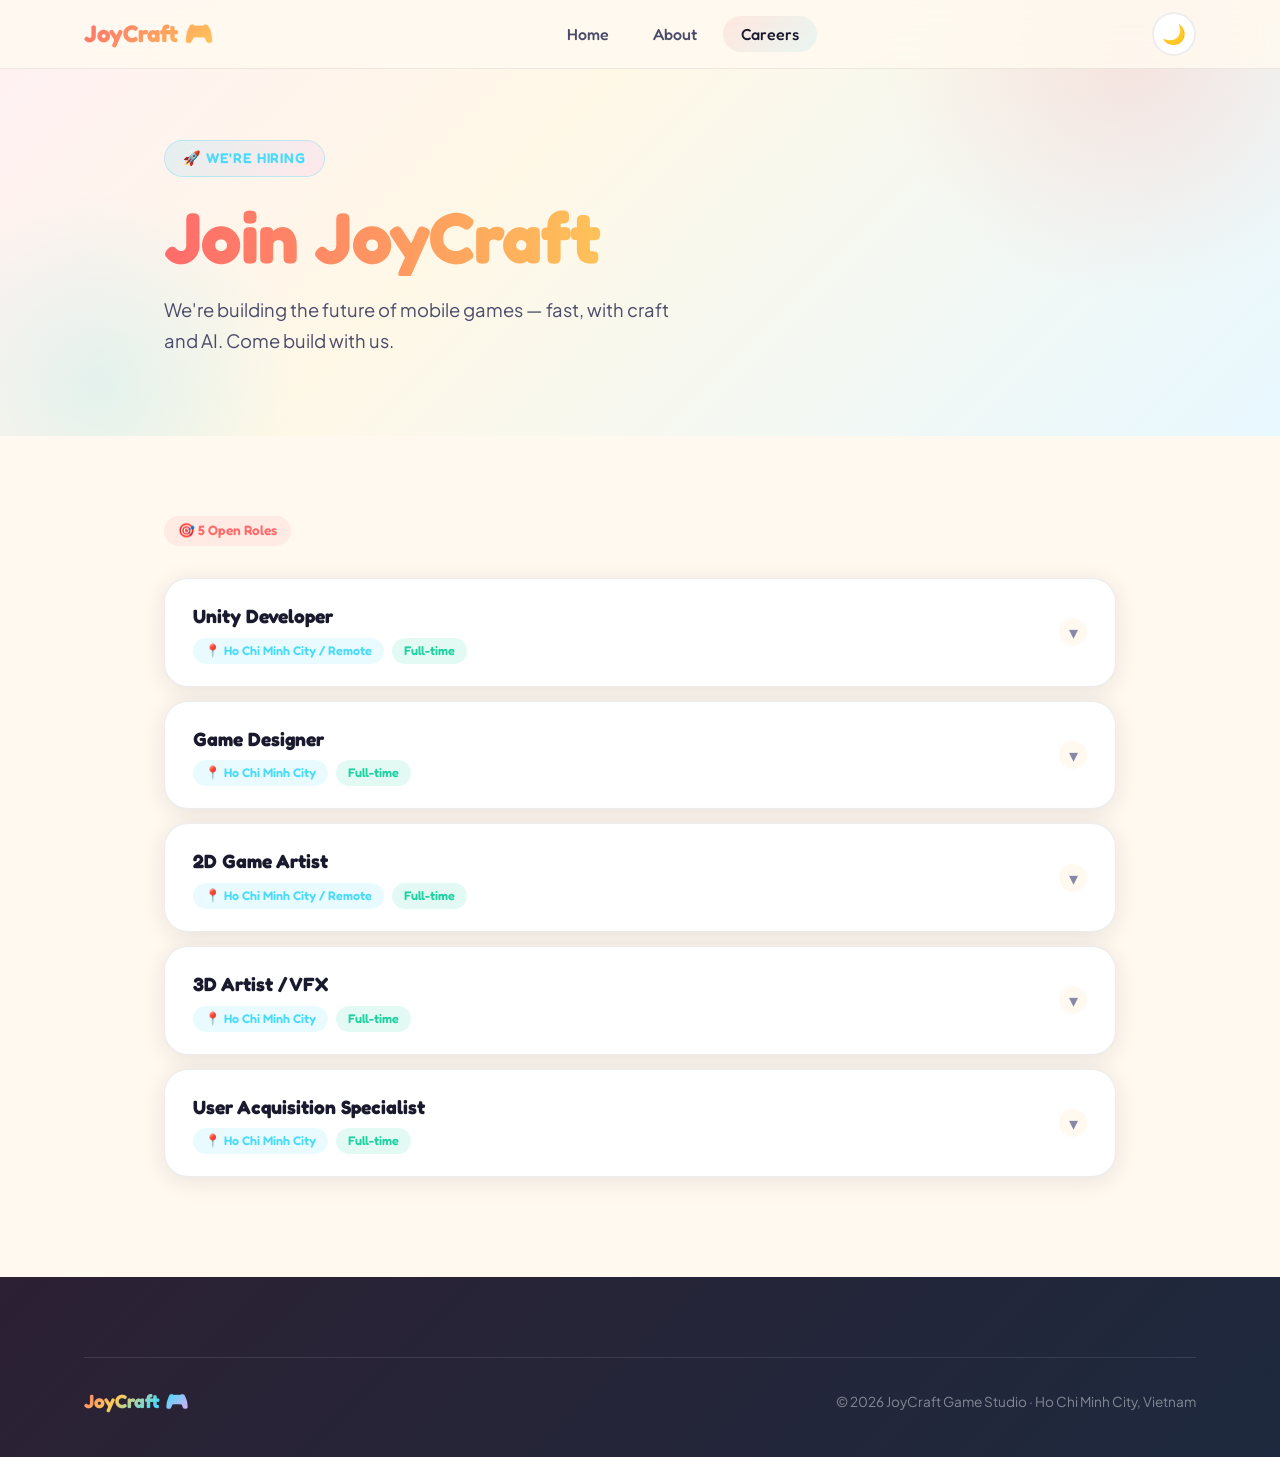
==== careers.html @ 485f5c8b "Rebuild site as data-driven Arcade concept Replace the single-page landing with a two-page, data-dri" ====
<!DOCTYPE html>
<html lang="en">
<head>
<meta charset="UTF-8">
<meta name="viewport" content="width=device-width, initial-scale=1.0">
<title>Careers — JoyCraft Games</title>
<meta name="description" content="Open roles at JoyCraft Games — join a Vietnam-based, AI-augmented mobile game studio. Send your CV to hiring@joycraftgames.net.">

<link rel="preconnect" href="https://fonts.googleapis.com">
<link rel="preconnect" href="https://fonts.gstatic.com" crossorigin>
<link href="https://fonts.googleapis.com/css2?family=Fredoka:wght@400;500;600;700&family=Plus+Jakarta+Sans:wght@400;500;600&display=swap" rel="stylesheet">

<link rel="stylesheet" href="assets/css/main.css">
<link rel="stylesheet" href="assets/css/careers.css">

<!-- no-FOUC theme init: apply saved/system theme before first paint -->
<script>
(function () {
  var KEY = 'joycraft-theme', saved = localStorage.getItem(KEY);
  var theme = (saved === 'dark' || saved === 'light')
    ? saved
    : (window.matchMedia && window.matchMedia('(prefers-color-scheme: dark)').matches ? 'dark' : 'light');
  document.documentElement.setAttribute('data-theme', theme);
})();
</script>
</head>
<body>

<a class="skip-link" href="#main">Skip to content</a>

<!-- chrome + content are rendered from data.js by the scripts below -->
<div id="nav-root"></div>
<main id="main"></main>
<div id="footer-root"></div>

<!-- order matters: data → shared components → page renderer → behavior -->
<script src="assets/js/data.js"></script>
<script src="assets/js/components.js"></script>
<script src="assets/js/careers.js"></script>
<script src="assets/js/theme.js"></script>
</body>
</html>
---- assets/css/main.css ----
/* ============================================================
   main.css — shared across ALL pages.
   Sections: tokens · reset/base · utilities · nav · buttons ·
             footer · shared responsive
   Page-specific styles live in home.css / careers.css.
   ============================================================ */

/* ============================================================
   TOKENS — every color/size knob, theme via [data-theme]
   ============================================================ */
:root {
  --coral:  #ff6b6b;
  --yellow: #feca57;
  --sky:    #48dbfb;
  --pink:   #ff9ff3;
  --mint:   #1dd1a1;

  /* light-mode surfaces */
  --bg:             #fff9f0;
  --bg-card:        #ffffff;
  --bg-nav:         rgba(255,249,240,0.85);
  --text-primary:   #1a1a2e;
  --text-secondary: #4a4a6a;
  --text-muted:     #8888aa;
  --border:         rgba(26,26,46,0.08);
  --shadow:         0 4px 24px rgba(26,26,46,0.10);
  --shadow-hover:   0 12px 40px rgba(26,26,46,0.16);
  --footer-bg:      #1a1a2e;   /* footer stays dark in BOTH themes for white-on-dark contrast */

  /* gradients */
  --grad-hero:   linear-gradient(135deg, #fff0f3 0%, #fff8e7 40%, #e8f8ff 100%);
  --grad-accent: linear-gradient(135deg, var(--coral), var(--yellow), var(--sky), var(--pink));
  --grad-text:   linear-gradient(90deg, var(--coral), var(--yellow) 50%, var(--sky));

  --radius-card: 24px;
  --radius-pill: 999px;
  --transition:      0.25s cubic-bezier(0.34,1.56,0.64,1);
  --transition-fast: 0.18s ease;
}

[data-theme="dark"] {
  --bg:             #0d0d1a;
  --bg-card:        #161629;
  --bg-nav:         rgba(13,13,26,0.88);
  --text-primary:   #f0f0ff;
  --text-secondary: #b0b0d0;
  --text-muted:     #6666aa;
  --border:         rgba(255,255,255,0.08);
  --shadow:         0 4px 24px rgba(0,0,0,0.5);
  --shadow-hover:   0 12px 40px rgba(0,0,0,0.7);
  --grad-hero:      linear-gradient(135deg, #0d0d1a 0%, #12122a 50%, #0a1628 100%);
  --footer-bg:      #08080f;
}

/* ============================================================
   RESET & BASE
   ============================================================ */
*, *::before, *::after { box-sizing: border-box; margin: 0; padding: 0; }

html { scroll-behavior: smooth; }

body {
  font-family: 'Plus Jakarta Sans', sans-serif;
  background: var(--bg);
  color: var(--text-primary);
  line-height: 1.6;
  transition: background 0.3s ease, color 0.3s ease;
  overflow-x: hidden;
}

h1, h2, h3, h4, h5 { font-family: 'Fredoka', sans-serif; letter-spacing: -0.01em; }

a   { color: inherit; text-decoration: none; }
img { max-width: 100%; display: block; }

/* ============================================================
   UTILITIES
   ============================================================ */
.container { max-width: 1160px; margin: 0 auto; padding: 0 24px; }

.gradient-text {
  background: var(--grad-text);
  -webkit-background-clip: text;
  -webkit-text-fill-color: transparent;
  background-clip: text;
}

/* keyboard-only skip link */
.skip-link {
  position: absolute;
  left: -9999px; top: 0;
  z-index: 200;
  padding: 10px 18px;
  background: var(--bg-card);
  color: var(--text-primary);
  border-radius: 0 0 12px 0;
  font-family: 'Fredoka', sans-serif;
  font-weight: 600;
}
.skip-link:focus { left: 0; outline: 2px solid var(--coral); }

/* ============================================================
   NAV
   ============================================================ */
nav {
  position: fixed;
  top: 0; left: 0; right: 0;
  z-index: 100;
  background: var(--bg-nav);
  backdrop-filter: blur(16px);
  -webkit-backdrop-filter: blur(16px);
  border-bottom: 1px solid var(--border);
  transition: background 0.3s ease;
}

.nav-inner {
  display: flex;
  align-items: center;
  justify-content: space-between;
  height: 68px;
}

.nav-logo {
  font-family: 'Fredoka', sans-serif;
  font-size: 1.5rem;
  font-weight: 700;
  background: var(--grad-accent);
  -webkit-background-clip: text;
  -webkit-text-fill-color: transparent;
  background-clip: text;
  background-size: 300% 300%;
  animation: gradShift 4s ease infinite;
}

@keyframes gradShift {
  0%, 100% { background-position: 0% 50%; }
  50%      { background-position: 100% 50%; }
}

.nav-links { display: flex; align-items: center; gap: 8px; list-style: none; }

.nav-links a {
  font-family: 'Fredoka', sans-serif;
  font-size: 1rem;
  font-weight: 500;
  padding: 8px 18px;
  border-radius: var(--radius-pill);
  color: var(--text-secondary);
  transition: background var(--transition-fast), color var(--transition-fast);
}
.nav-links a:hover,
.nav-links a.active {
  background: linear-gradient(135deg, rgba(255,107,107,0.12), rgba(72,219,251,0.12));
  color: var(--text-primary);
}
.nav-links a:focus-visible { outline: 2px solid var(--coral); outline-offset: 2px; }

.nav-actions { display: flex; align-items: center; gap: 10px; }

.theme-btn {
  width: 44px; height: 44px;
  border-radius: var(--radius-pill);
  border: 2px solid var(--border);
  background: var(--bg-card);
  color: var(--text-primary);
  cursor: pointer;
  font-size: 1.2rem;
  display: flex; align-items: center; justify-content: center;
  transition: transform var(--transition), border-color var(--transition-fast);
}
.theme-btn:hover { transform: scale(1.15) rotate(20deg); border-color: var(--coral); }
.theme-btn:focus-visible { outline: 2px solid var(--coral); outline-offset: 2px; }

.nav-hamburger {
  display: none;
  flex-direction: column;
  gap: 5px;
  background: none;
  border: none;
  cursor: pointer;
  padding: 8px;
}
.nav-hamburger span {
  display: block;
  width: 24px; height: 2px;
  background: var(--text-primary);
  border-radius: 2px;
  transition: 0.3s ease;
}

/* ============================================================
   BUTTONS
   ============================================================ */
.btn {
  display: inline-flex;
  align-items: center;
  gap: 8px;
  padding: 14px 28px;
  border-radius: var(--radius-pill);
  font-family: 'Fredoka', sans-serif;
  font-size: 1.05rem;
  font-weight: 600;
  cursor: pointer;
  border: none;
  text-decoration: none;
  transition: transform var(--transition), box-shadow var(--transition-fast);
}
.btn:focus-visible { outline: 3px solid var(--coral); outline-offset: 3px; }

.btn-primary {
  background: linear-gradient(135deg, var(--coral), #ff8e53);
  color: #fff;
  box-shadow: 0 4px 20px rgba(255,107,107,0.4);
}
.btn-primary:hover { transform: translateY(-3px) scale(1.03); box-shadow: 0 8px 32px rgba(255,107,107,0.55); }

.btn-secondary {
  background: var(--bg-card);
  color: var(--text-primary);
  border: 2px solid var(--border);
  box-shadow: var(--shadow);
}
.btn-secondary:hover { transform: translateY(-3px) scale(1.03); box-shadow: var(--shadow-hover); border-color: var(--sky); }

/* ============================================================
   FOOTER
   ============================================================ */
footer {
  background: var(--footer-bg);
  color: #fff;
  padding: 80px 0 40px;
  position: relative;
  overflow: hidden;
}
footer::before {
  content: '';
  position: absolute;
  inset: 0;
  background: linear-gradient(135deg, rgba(255,107,107,0.08), rgba(72,219,251,0.08));
  pointer-events: none;
}
.footer-inner { position: relative; z-index: 1; }

.footer-cta-heading {
  font-size: clamp(2rem, 5vw, 3.5rem);
  font-weight: 700;
  background: var(--grad-accent);
  -webkit-background-clip: text;
  -webkit-text-fill-color: transparent;
  background-clip: text;
  background-size: 300%;
  animation: gradShift 5s ease infinite;
  margin-bottom: 12px;
}
.footer-cta-sub { font-size: 1.05rem; color: rgba(255,255,255,0.7); margin-bottom: 36px; }

.footer-contacts { display: flex; flex-wrap: wrap; gap: 20px; margin-bottom: 56px; }

.contact-item {
  display: flex;
  align-items: center;
  gap: 10px;
  padding: 12px 22px;
  background: rgba(255,255,255,0.08);
  border: 1px solid rgba(255,255,255,0.12);
  border-radius: var(--radius-pill);
  font-size: 0.95rem;
  color: rgba(255,255,255,0.9);
  transition: background var(--transition-fast), transform var(--transition);
}
.contact-item:hover { background: rgba(255,255,255,0.14); transform: translateY(-2px); }
.contact-item span { font-size: 1.1rem; }

.footer-divider { height: 1px; background: rgba(255,255,255,0.10); margin-bottom: 28px; }

.footer-bottom {
  display: flex;
  align-items: center;
  justify-content: space-between;
  flex-wrap: wrap;
  gap: 12px;
}
.footer-bottom-logo {
  font-family: 'Fredoka', sans-serif;
  font-size: 1.2rem;
  font-weight: 700;
  background: var(--grad-accent);
  -webkit-background-clip: text;
  -webkit-text-fill-color: transparent;
  background-clip: text;
}
.footer-copy { font-size: 0.85rem; color: rgba(255,255,255,0.45); }

/* ============================================================
   SHARED RESPONSIVE (nav + footer)
   ============================================================ */
@media (max-width: 768px) {
  .nav-links {
    display: none;
    flex-direction: column;
    position: absolute;
    top: 68px; left: 0; right: 0;
    background: var(--bg-nav);
    backdrop-filter: blur(16px);
    -webkit-backdrop-filter: blur(16px);
    border-bottom: 1px solid var(--border);
    padding: 16px;
    gap: 4px;
  }
  .nav-links.open { display: flex; }
  .nav-hamburger { display: flex; }

  .footer-bottom { flex-direction: column; text-align: center; }
}
---- assets/css/careers.css ----
/* ============================================================
   careers.css — careers page only (loaded by careers.html).
   Sections: page hero · job list · job detail (accordion) ·
             how-to-apply · responsive
   Shared tokens/nav/footer come from main.css.
   ============================================================ */

/* careers reads better at a narrower measure than the home grid */
.careers-hero .container,
.jobs-section .container { max-width: 1000px; }

/* ============================================================
   PAGE HERO
   ============================================================ */
.careers-hero {
  padding: 140px 0 80px;
  background: var(--grad-hero);
  position: relative;
  overflow: hidden;
}
.careers-hero::before {
  content: '';
  position: absolute;
  width: 500px; height: 500px;
  background: radial-gradient(circle, var(--coral), transparent 70%);
  top: -200px; right: -100px;
  opacity: 0.15;
  pointer-events: none;
}
.careers-hero::after {
  content: '';
  position: absolute;
  width: 400px; height: 400px;
  background: radial-gradient(circle, var(--sky), transparent 70%);
  bottom: -150px; left: -100px;
  opacity: 0.15;
  pointer-events: none;
}
.careers-hero-inner { position: relative; z-index: 1; }

.page-badge {
  display: inline-flex;
  align-items: center;
  gap: 8px;
  padding: 6px 18px;
  border-radius: var(--radius-pill);
  background: linear-gradient(135deg, rgba(72,219,251,0.15), rgba(255,159,243,0.15));
  border: 1.5px solid rgba(72,219,251,0.3);
  font-family: 'Fredoka', sans-serif;
  font-size: 0.88rem;
  font-weight: 600;
  color: var(--sky);
  letter-spacing: 0.06em;
  text-transform: uppercase;
  margin-bottom: 20px;
}

.careers-hero h1 {
  font-size: clamp(2.4rem, 6vw, 4.5rem);
  font-weight: 700;
  line-height: 1.1;
  margin-bottom: 18px;
  background: var(--grad-text);
  -webkit-background-clip: text;
  -webkit-text-fill-color: transparent;
  background-clip: text;
}
.careers-hero p {
  font-size: clamp(1rem, 2vw, 1.15rem);
  color: var(--text-secondary);
  max-width: 540px;
  line-height: 1.7;
}

/* ============================================================
   JOB LIST
   ============================================================ */
.jobs-section { padding: 80px 0 100px; }

.jobs-count {
  display: inline-flex;
  align-items: center;
  gap: 8px;
  padding: 4px 14px;
  background: rgba(255,107,107,0.10);
  border-radius: var(--radius-pill);
  font-family: 'Fredoka', sans-serif;
  font-size: 0.85rem;
  font-weight: 600;
  color: var(--coral);
  margin-bottom: 32px;
}

.job-list { display: flex; flex-direction: column; gap: 14px; }

.job-item {
  background: var(--bg-card);
  border-radius: var(--radius-card);
  border: 1.5px solid var(--border);
  box-shadow: var(--shadow);
  overflow: hidden;
  transition: box-shadow var(--transition-fast);
}
.job-item:hover { box-shadow: var(--shadow-hover); }
.job-item.open { border-color: rgba(255,107,107,0.35); }

/* clickable row header */
.job-row {
  display: flex;
  align-items: center;
  justify-content: space-between;
  gap: 16px;
  padding: 22px 28px;
  cursor: pointer;
  user-select: none;
  transition: background var(--transition-fast);
}
.job-row:hover { background: rgba(255,107,107,0.04); }
.job-item.open .job-row { background: rgba(255,107,107,0.06); }
.job-row:focus-visible { outline: 2px solid var(--coral); outline-offset: -2px; border-radius: var(--radius-card); }

.job-row-left { display: flex; flex-direction: column; gap: 6px; }
.job-title { font-family: 'Fredoka', sans-serif; font-size: 1.2rem; font-weight: 700; color: var(--text-primary); }

.job-meta { display: flex; flex-wrap: wrap; gap: 8px; }
.meta-pill {
  display: inline-flex;
  align-items: center;
  gap: 4px;
  padding: 3px 12px;
  border-radius: var(--radius-pill);
  font-size: 0.78rem;
  font-weight: 600;
  font-family: 'Fredoka', sans-serif;
}
.meta-pill.location { background: rgba(72,219,251,0.12); color: var(--sky); }
.meta-pill.type     { background: rgba(29,209,161,0.12); color: var(--mint); }

.job-chevron {
  font-size: 1.1rem;
  color: var(--text-muted);
  transition: transform 0.3s ease, color 0.2s ease;
  flex-shrink: 0;
  width: 28px; height: 28px;
  display: flex; align-items: center; justify-content: center;
  border-radius: 50%;
  background: var(--bg);
}
.job-item.open .job-chevron { transform: rotate(180deg); color: var(--coral); background: rgba(255,107,107,0.10); }

/* ============================================================
   JOB DETAIL (accordion)
   ============================================================ */
.job-detail {
  display: none;
  padding: 0 28px 32px;
  border-top: 1px solid var(--border);
}
.job-item.open .job-detail { display: block; animation: slideDown 0.25s ease; }

@keyframes slideDown {
  from { opacity: 0; transform: translateY(-8px); }
  to   { opacity: 1; transform: translateY(0); }
}

.detail-section { margin-bottom: 28px; }

.detail-intro {
  font-size: 0.97rem;
  color: var(--text-secondary);
  line-height: 1.7;
  padding-top: 24px;
  margin-bottom: 24px;
}

.detail-section h4 {
  font-family: 'Fredoka', sans-serif;
  font-size: 1.05rem;
  font-weight: 700;
  color: var(--text-primary);
  margin-bottom: 12px;
  display: flex;
  align-items: center;
  gap: 8px;
}

.detail-section ul { list-style: none; display: flex; flex-direction: column; gap: 8px; }
.detail-section ul li {
  display: flex;
  gap: 10px;
  font-size: 0.93rem;
  color: var(--text-secondary);
  line-height: 1.55;
}
.detail-section ul li::before {
  content: '▸';
  color: var(--coral);
  font-size: 0.8rem;
  flex-shrink: 0;
  margin-top: 3px;
}
.benefits-list li::before { color: var(--mint) !important; content: '✓' !important; font-size: 0.85rem !important; }

/* ============================================================
   HOW TO APPLY
   ============================================================ */
.apply-box {
  background: linear-gradient(135deg, rgba(255,107,107,0.07), rgba(72,219,251,0.07));
  border: 1.5px dashed rgba(255,107,107,0.25);
  border-radius: 18px;
  padding: 24px 28px;
  margin-bottom: 24px;
}
.apply-box h4 {
  font-family: 'Fredoka', sans-serif;
  font-size: 1.05rem;
  font-weight: 700;
  color: var(--text-primary);
  margin-bottom: 10px;
}
.apply-box p { font-size: 0.93rem; color: var(--text-secondary); line-height: 1.65; }
.apply-box strong { color: var(--text-primary); }

.apply-btn {
  display: inline-flex;
  align-items: center;
  gap: 8px;
  padding: 12px 26px;
  border-radius: var(--radius-pill);
  background: linear-gradient(135deg, var(--coral), #ff8e53);
  color: #fff;
  font-family: 'Fredoka', sans-serif;
  font-size: 1rem;
  font-weight: 600;
  box-shadow: 0 4px 20px rgba(255,107,107,0.35);
  transition: transform var(--transition), box-shadow var(--transition-fast);
  margin-top: 16px;
}
.apply-btn:hover { transform: translateY(-3px) scale(1.03); box-shadow: 0 8px 30px rgba(255,107,107,0.5); }
.apply-btn:focus-visible { outline: 3px solid var(--coral); outline-offset: 3px; }

.back-btn {
  display: inline-flex;
  align-items: center;
  gap: 6px;
  padding: 8px 18px;
  border-radius: var(--radius-pill);
  font-family: 'Fredoka', sans-serif;
  font-size: 0.9rem;
  font-weight: 600;
  color: var(--text-muted);
  border: 1.5px solid var(--border);
  background: var(--bg);
  cursor: pointer;
  transition: color var(--transition-fast), border-color var(--transition-fast), transform var(--transition);
  margin-top: 8px;
}
.back-btn:hover { color: var(--coral); border-color: var(--coral); transform: translateX(-3px); }
.back-btn:focus-visible { outline: 2px solid var(--coral); outline-offset: 2px; }

/* ============================================================
   RESPONSIVE
   ============================================================ */
@media (max-width: 768px) {
  .job-row { padding: 18px 20px; }
  .job-detail { padding: 0 20px 24px; }
  .apply-box { padding: 20px; }
}

@media (max-width: 480px) {
  .job-meta { flex-direction: column; gap: 6px; }
}
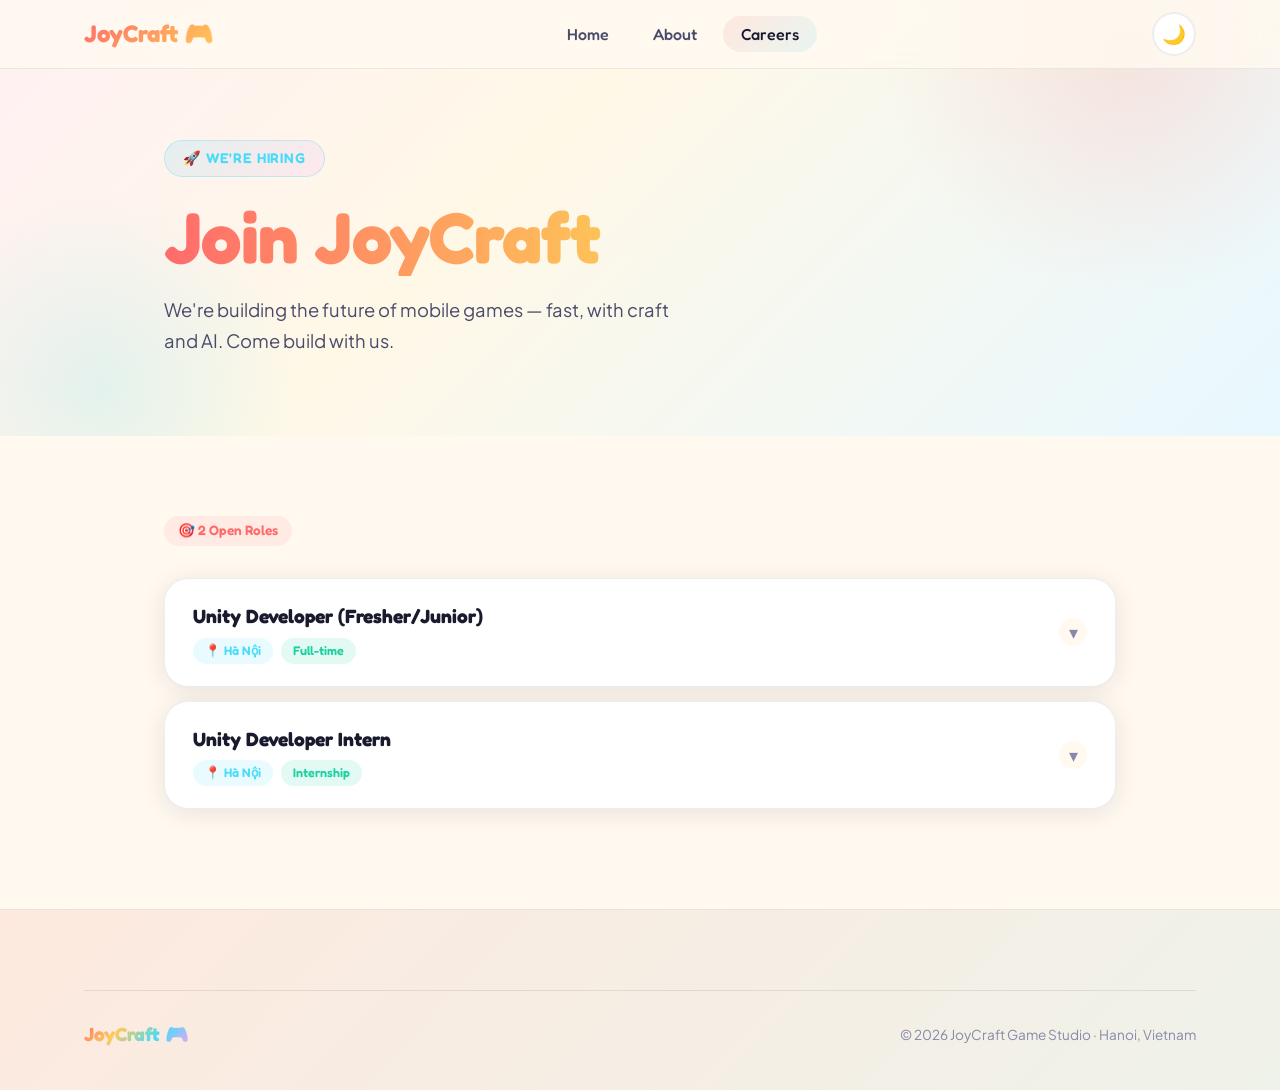
==== commit 93c6eabc: "icon on tab browser" ====
--- a/careers.html
+++ b/careers.html
@@ -3,6 +3,7 @@
 <head>
 <meta charset="UTF-8">
 <meta name="viewport" content="width=device-width, initial-scale=1.0">
+<link rel="icon" type="image/svg+xml" href="favicon.svg">
 <title>Careers — JoyCraft Games</title>
 <meta name="description" content="Open roles at JoyCraft Games — join a Vietnam-based, AI-augmented mobile game studio. Send your CV to hiring@joycraftgames.net.">
 
--- a/assets/css/main.css
+++ b/assets/css/main.css
@@ -25,7 +25,16 @@
   --border:         rgba(26,26,46,0.08);
   --shadow:         0 4px 24px rgba(26,26,46,0.10);
   --shadow-hover:   0 12px 40px rgba(26,26,46,0.16);
-  --footer-bg:      #1a1a2e;   /* footer stays dark in BOTH themes for white-on-dark contrast */
+
+  /* footer surfaces — flip with theme (light values here) */
+  --footer-bg:           #fdf4e8;             /* warm light band, a touch deeper than --bg */
+  --footer-text:         var(--text-primary);
+  --footer-muted:        var(--text-secondary);
+  --footer-faint:        var(--text-muted);
+  --footer-chip-bg:      rgba(26,26,46,0.04);
+  --footer-chip-border:  rgba(26,26,46,0.10);
+  --footer-chip-hover:   rgba(26,26,46,0.08);
+  --footer-divider:      rgba(26,26,46,0.10);
 
   /* gradients */
   --grad-hero:   linear-gradient(135deg, #fff0f3 0%, #fff8e7 40%, #e8f8ff 100%);
@@ -49,7 +58,15 @@
   --shadow:         0 4px 24px rgba(0,0,0,0.5);
   --shadow-hover:   0 12px 40px rgba(0,0,0,0.7);
   --grad-hero:      linear-gradient(135deg, #0d0d1a 0%, #12122a 50%, #0a1628 100%);
-  --footer-bg:      #08080f;
+
+  --footer-bg:           #08080f;
+  --footer-text:         #ffffff;
+  --footer-muted:        rgba(255,255,255,0.7);
+  --footer-faint:        rgba(255,255,255,0.45);
+  --footer-chip-bg:      rgba(255,255,255,0.08);
+  --footer-chip-border:  rgba(255,255,255,0.12);
+  --footer-chip-hover:   rgba(255,255,255,0.14);
+  --footer-divider:      rgba(255,255,255,0.10);
 }
 
 /* ============================================================
@@ -227,7 +244,8 @@
    ============================================================ */
 footer {
   background: var(--footer-bg);
-  color: #fff;
+  color: var(--footer-text);
+  border-top: 1px solid var(--border);
   padding: 80px 0 40px;
   position: relative;
   overflow: hidden;
@@ -252,7 +270,7 @@
   animation: gradShift 5s ease infinite;
   margin-bottom: 12px;
 }
-.footer-cta-sub { font-size: 1.05rem; color: rgba(255,255,255,0.7); margin-bottom: 36px; }
+.footer-cta-sub { font-size: 1.05rem; color: var(--footer-muted); margin-bottom: 36px; }
 
 .footer-contacts { display: flex; flex-wrap: wrap; gap: 20px; margin-bottom: 56px; }
 
@@ -261,17 +279,17 @@
   align-items: center;
   gap: 10px;
   padding: 12px 22px;
-  background: rgba(255,255,255,0.08);
-  border: 1px solid rgba(255,255,255,0.12);
+  background: var(--footer-chip-bg);
+  border: 1px solid var(--footer-chip-border);
   border-radius: var(--radius-pill);
   font-size: 0.95rem;
-  color: rgba(255,255,255,0.9);
+  color: var(--footer-text);
   transition: background var(--transition-fast), transform var(--transition);
 }
-.contact-item:hover { background: rgba(255,255,255,0.14); transform: translateY(-2px); }
+.contact-item:hover { background: var(--footer-chip-hover); transform: translateY(-2px); }
 .contact-item span { font-size: 1.1rem; }
 
-.footer-divider { height: 1px; background: rgba(255,255,255,0.10); margin-bottom: 28px; }
+.footer-divider { height: 1px; background: var(--footer-divider); margin-bottom: 28px; }
 
 .footer-bottom {
   display: flex;
@@ -289,7 +307,7 @@
   -webkit-text-fill-color: transparent;
   background-clip: text;
 }
-.footer-copy { font-size: 0.85rem; color: rgba(255,255,255,0.45); }
+.footer-copy { font-size: 0.85rem; color: var(--footer-faint); }
 
 /* ============================================================
    SHARED RESPONSIVE (nav + footer)
--- a/assets/css/careers.css
+++ b/assets/css/careers.css
@@ -201,6 +201,9 @@
 }
 .benefits-list li::before { color: var(--mint) !important; content: '✓' !important; font-size: 0.85rem !important; }
 
+.work-details li { display: block; }
+.work-details li strong { color: var(--text-primary); font-weight: 600; margin-right: 4px; }
+
 /* ============================================================
    HOW TO APPLY
    ============================================================ */
